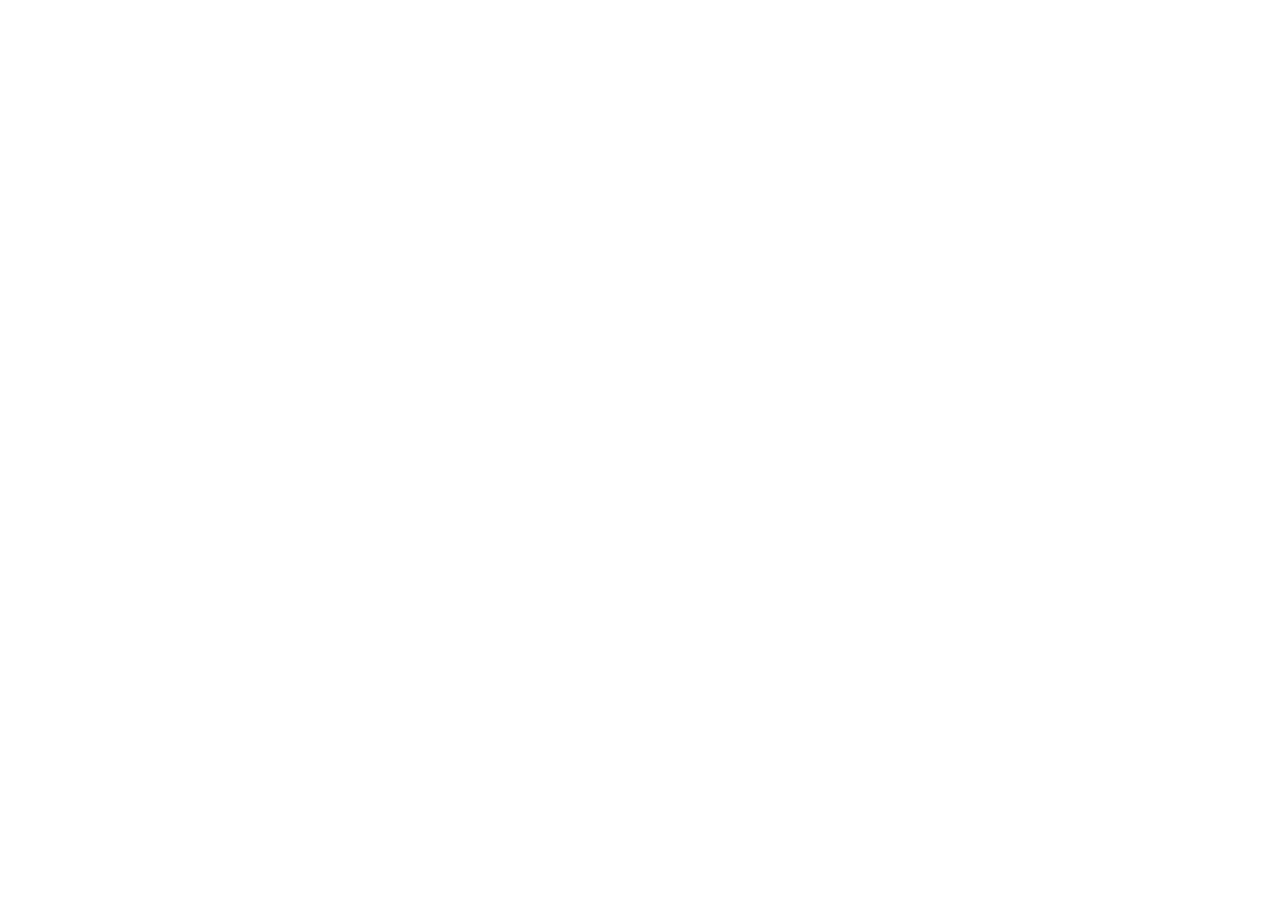
==== index.html @ 9003651b "pages" ====
<!DOCTYPE html>
<html lang="cs">
<head>
    <meta charset="UTF-8">
    <meta name="viewport" content="width=device-width, initial-scale=1.0">
    <link rel="stylesheet" href="style.css">
    <title>Modulab</title>
</head>
<body>
    
</body>
</html>
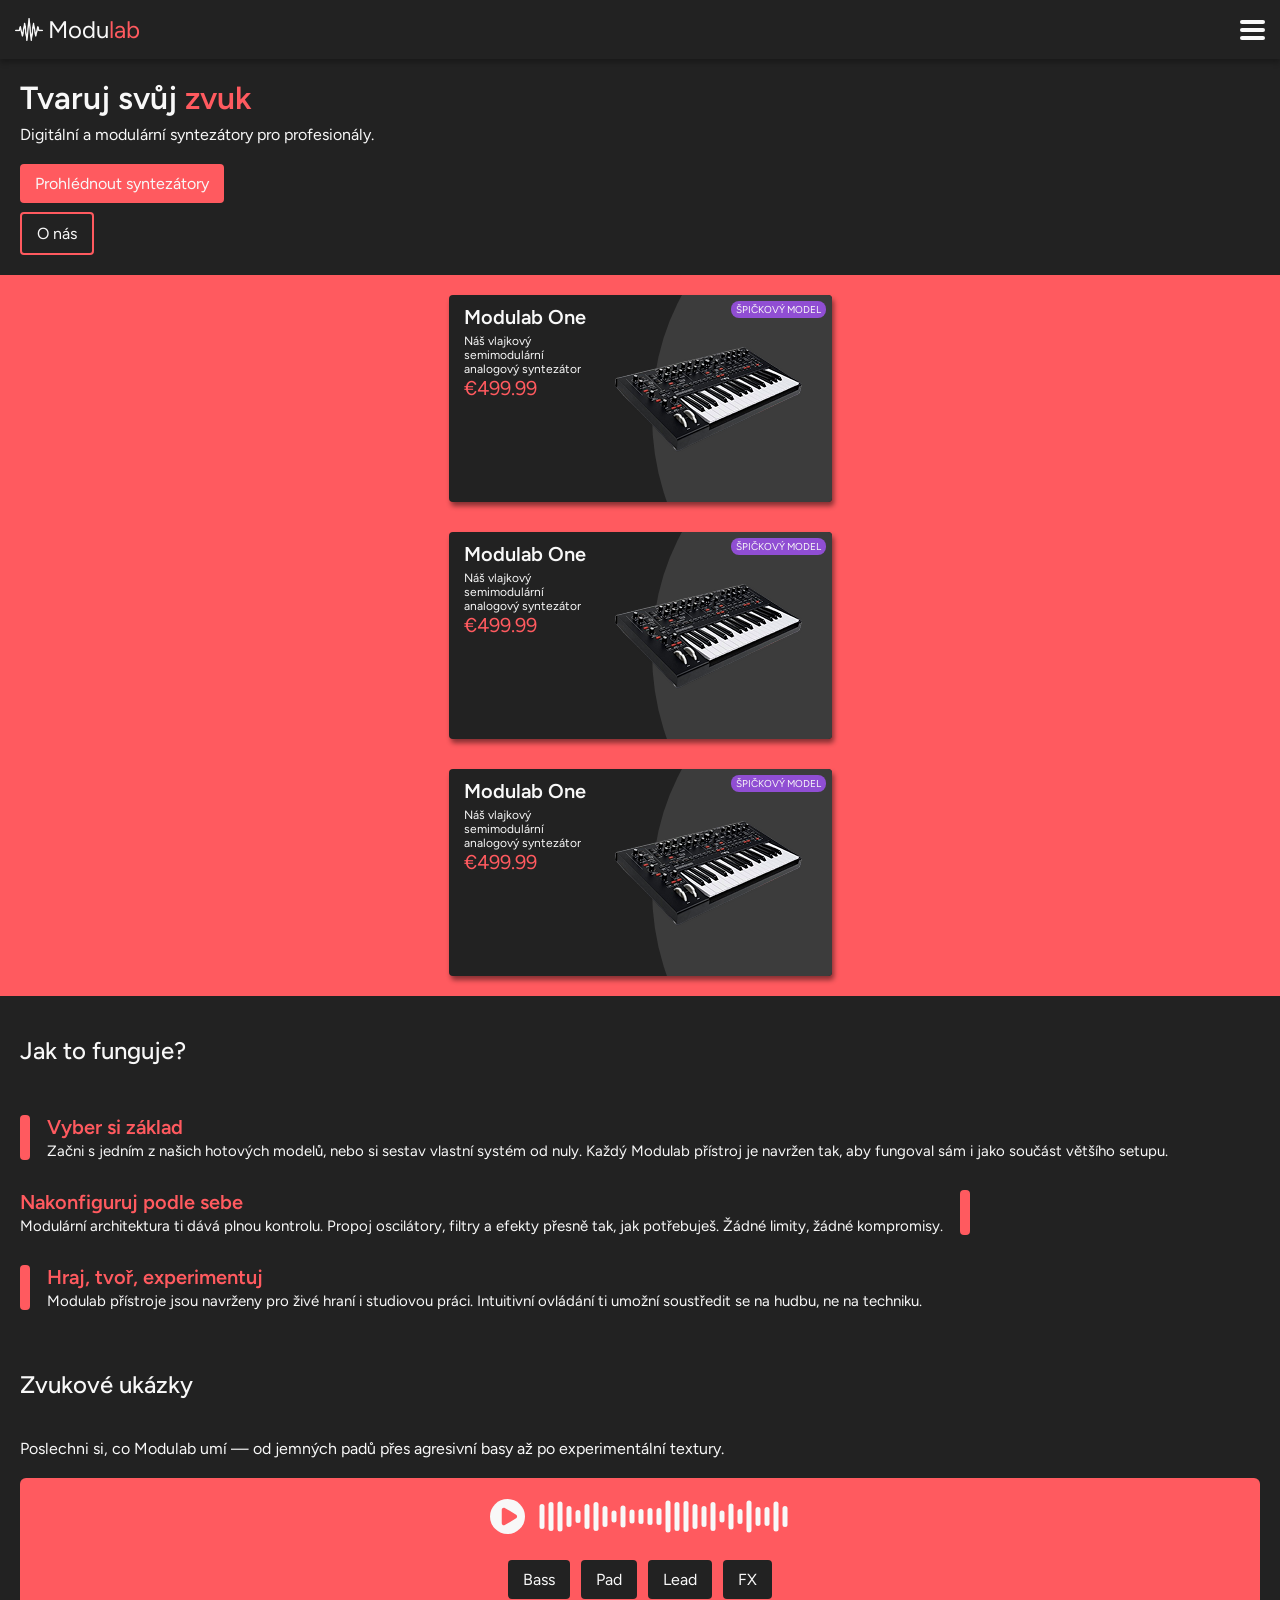
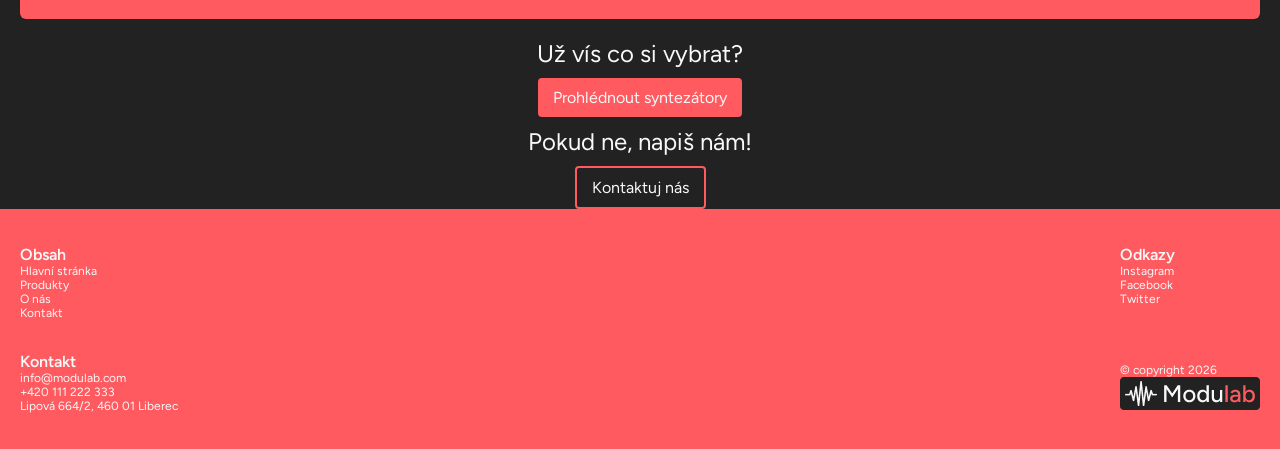
==== commit 25f36fd4: "mobile web 1" ====
--- a/index.html
+++ b/index.html
@@ -4,9 +4,159 @@
     <meta charset="UTF-8">
     <meta name="viewport" content="width=device-width, initial-scale=1.0">
     <link rel="stylesheet" href="style.css">
+    <link rel="icon" type="image/png "href="img/favicon.png">
+    <style>@import url('https://fonts.googleapis.com/css2?family=Figtree:ital,wght@0,300..900;1,300..900&display=swap');</style>
     <title>Modulab</title>
 </head>
 <body>
-    
+    <nav>
+        <div class="logo">
+            <img src="img/iconWhite.png" alt="logoIcon" width="28">
+            <div>Modu<span class="red"">lab</span></div>
+        </div>
+        <div class="hamburger">
+            <div class="line"></div>
+            <div class="line"></div>
+            <div class="line"></div>
+        </div>
+    </nav>
+
+    <section class="hero">
+        <div class="hero__header">
+            <h1 class="header">Tvaruj svůj <span class="red">zvuk</span></h1>
+            <p>Digitální a modulární syntezátory pro profesionály.</p>
+        </div>
+        <div class="hero__buttons">
+            <a href="#" class="button">Prohlédnout syntezátory</a>
+            <a href="#" class="button-outline">O nás</a>
+        </div>
+    </section>
+
+    <section class="products">
+        <div class="productcard">
+            <div class="productcard__info">
+                <div class="productcard__header">
+                    <p class="productcard__title">Modulab One</p>
+                    <p class="productcard__desc">Náš vlajkový semimodulární analogový syntezátor</p>
+                </div>
+                <p class="productcard__price">€499.99</p>
+            </div>
+
+            <img src="img/synth1.png" alt="synthImage">
+            <div class="tag">ŠPIČKOVÝ MODEL</div>
+        </div>
+
+        <div class="productcard">
+            <div class="productcard__info">
+                <div class="productcard__header">
+                    <p class="productcard__title">Modulab One</p>
+                    <p class="productcard__desc">Náš vlajkový semimodulární analogový syntezátor</p>
+                </div>
+                <p class="productcard__price">€499.99</p>
+            </div>
+
+            <img src="img/synth1.png" alt="synthImage">
+            <div class="tag">ŠPIČKOVÝ MODEL</div>
+        </div>
+
+        <div class="productcard">
+            <div class="productcard__info">
+                <div class="productcard__header">
+                    <p class="productcard__title">Modulab One</p>
+                    <p class="productcard__desc">Náš vlajkový semimodulární analogový syntezátor</p>
+                </div>
+                <p class="productcard__price">€499.99</p>
+            </div>
+
+            <img src="img/synth1.png" alt="synthImage">
+            <div class="tag">ŠPIČKOVÝ MODEL</div>
+        </div>
+    </section>
+
+    <section class="howto">
+        <h2>Jak to funguje?</h2>
+        <div class="bullet">
+            <div class="bullet__content">
+                <p class="bullet__title red">Vyber si základ</p>
+                <p class="bullet__text">Začni s jedním z našich hotových modelů, nebo si sestav vlastní systém od nuly. Každý Modulab přístroj je navržen tak, aby fungoval sám i jako součást většího setupu.</p>
+            </div>
+        </div>
+        <div class="bullet-after">
+            <div class="bullet__content">
+                <p class="bullet__title red">Nakonfiguruj podle sebe</p>
+                <p class="bullet__text">Modulární architektura ti dává plnou kontrolu. Propoj oscilátory, filtry a efekty přesně tak, jak potřebuješ. Žádné limity, žádné kompromisy.</p>
+            </div>
+        </div>
+        <div class="bullet">
+            <div class="bullet__content">
+                <p class="bullet__title red">Hraj, tvoř, experimentuj</p>
+                <p class="bullet__text">Modulab přístroje jsou navrženy pro živé hraní i studiovou práci. Intuitivní ovládání ti umožní soustředit se na hudbu, ne na techniku.</p>
+            </div>
+        </div>
+    </section>
+
+    <section class="tryout">
+        <h2>Zvukové ukázky</h2>
+        <p>Poslechni si, co Modulab umí — od jemných padů přes agresivní basy až po experimentální textury.</p>
+        <div class="sample">
+            <div class="sample__playback">
+                <img src="img/play.svg" alt="play">
+                <img src="img/waveform.svg" alt="waveform">
+            </div>
+            <div class="sample__buttons">
+                <a href="#" class="button-dark">Bass</a>
+                <a href="#" class="button-dark">Pad</a>
+                <a href="#" class="button-dark">Lead</a>
+                <a href="#" class="button-dark">FX</a>
+            </div>
+        </div>
+    </section>
+
+    <section class="end">
+        <div class="question">
+            <p class="question__text">Už vís co si vybrat?</p>
+            <a href="#" class="button">Prohlédnout syntezátory</a>
+        </div>
+        <div class="question">
+            <p class="question__text">Pokud ne, napiš nám!</p>
+            <a href="#" class="button-outline">Kontaktuj nás</a>
+        </div>
+    </section>
+
+    <footer>
+        <div class="footer">
+            <div class="footer__side">
+                <ul class="footer__list">
+                    <li class="listheader">Obsah</li>
+                    <li>Hlavní stránka</li>
+                    <li>Produkty</li>
+                    <li>O nás</li>
+                    <li>Kontakt</li>
+                </ul>
+
+                <ul class="footer__list">
+                    <li class="listheader">Kontakt</li>
+                    <li>info@modulab.com</li>
+                    <li>+420 111 222 333</li>
+                    <li>Lipová 664/2, 460 01 Liberec</li>
+                </ul>
+            </div>
+            <div class="footer__side">
+                <ul class="footer__list">
+                    <li class="listheader">Odkazy</li>
+                    <li>Instagram</li>
+                    <li>Facebook</li>
+                    <li>Twitter</li>
+                </ul>
+
+                <ul class="footer__list">
+                    <li>© copyright 2026</li>
+                    <li><img src="img/logoDark.png" alt="logoDark"></li>
+                </ul>
+            </div>
+        </div>
+    </footer>
+
+    <script src="script.js"></script>
 </body>
 </html>
--- a/style.css
+++ b/style.css
@@ -0,0 +1,339 @@
+html {
+    /* COLORS */
+    --black: #222222;
+    --gray: #3C3C3C;
+    --white: #F8F8F8;
+    --red: #FF5A5F;
+    --purple: #904ED3;
+
+    /* FONT WEIGHT */
+    --medium: 500;
+    --semibold: 600;
+
+    font-family: 'Figtree', sans-serif;
+
+    background-color: var(--black);
+    color: var(--white);
+}
+
+/* MAIN */
+body {
+    margin: 0;
+}
+
+p {
+    margin: 0;
+}
+
+ul {
+    padding: 0;
+}
+
+h2 {
+    font-size: 24px;
+    font-weight: var(--medium);
+}
+
+.red {
+    color: var(--red);
+}
+
+/* NAVBAR */
+nav {
+    padding: 15px;
+    display: flex;
+    justify-content: space-between;
+    align-items: center;
+    box-shadow: 0 4px 5px #00000041;
+}
+
+.logo {
+    display: flex;
+    align-items: center;
+    gap: 5px;
+    font-size: 24px;
+}
+
+.hamburger {
+    display: flex;
+    flex-direction: column;
+    gap: 4px;
+}
+
+.line {
+    width: 25px;
+    height: 4px;
+    background-color: var(--white);
+    border-radius: 4px;
+}
+
+/* HERO */
+.header {
+    font-size: 32px;
+    font-weight: var(--semibold);
+}
+
+.hero {
+    display: flex;
+    flex-direction: column;
+    gap: 20px;
+    margin: 20px;
+}
+
+.hero__header {
+    display: flex;
+    flex-direction: column;
+    gap: 8px;
+}
+
+.hero__header h1, p {
+    margin: 0;
+}
+
+.hero__buttons {
+    display: flex;
+    flex-direction: column;
+    align-items: start;
+    gap: 9px;
+}
+
+/* PRODUCTS */
+.products {
+    display: flex;
+    flex-direction: column;
+    background-color: var(--red);
+    gap: 30px;
+    padding: 20px;
+    align-items: center;
+}
+
+/* PRODUCT CARD */
+.productcard {
+    background-color: var(--black);
+    border-radius: 4px;
+    padding: 10px 15px;
+    width: 353px;
+    height: 187px;
+    position: relative;
+    box-shadow: 2px 4px 5px #00000077;
+    overflow: hidden;
+}
+
+.productcard::before {
+    content: "";
+    position: absolute;
+    right: -120px;
+    top: -80px;
+    width: 300px;
+    height: 400px;
+    background-color: var(--gray);
+    border-radius: 50%;
+    pointer-events: none;
+}
+
+.productcard img {
+    position: absolute;
+    right: 30px;
+    top: 50%;
+    transform: translateY(-50%);
+
+    width: 188px;
+    height: 106px;
+    object-fit: contain;
+}
+
+.productcard__info {
+    display: flex;
+    flex-direction: column;
+    justify-content: space-between;
+    height: stretch;
+    width: 131px;
+}
+
+.productcard__header {
+    display: flex;
+    flex-direction: column;
+    gap: 5px;
+}
+
+.productcard__title {
+    font-size: 20px;
+    font-weight: var(--semibold);
+}
+
+.productcard__desc {
+    font-size: 12px;
+}
+
+.productcard__price {
+    color: var(--red);
+    font-size: 20px;
+}
+
+.tag {
+    position: absolute;
+    right: 6px;
+    top: 6px;
+    background-color: var(--purple);
+    padding: 2px 5px;
+    font-size: 10px;
+    border-radius: 8px;
+}
+
+/* HOW TO */
+
+.howto {
+    display: flex;
+    flex-direction: column;
+    padding: 20px;
+    gap: 30px;
+}
+
+.bullet {
+    display: flex;
+    gap: 17px;
+}
+
+.bullet-after {
+    display: flex;
+    gap: 17px;
+}
+
+.bullet-after::after {
+    content: "";
+    background-color: var(--red);
+    height: auto;
+    width: 10px;
+    border-radius: 4px;
+    flex-shrink: 0;
+}
+
+.bullet::before {
+    content: "";
+    background-color: var(--red);
+    height: auto;
+    width: 10px;
+    border-radius: 4px;
+    flex-shrink: 0;
+}
+
+.bullet__content {
+    display: flex;
+    gap: 3px;
+    flex-direction: column;
+}
+
+.bullet__title {
+    font-weight: var(--semibold);
+    font-size: 20px;
+}
+
+.bullet__text {
+    font-size: 15px;
+}
+
+/* SAMPLE */
+
+.tryout {
+    padding: 20px;
+    display: flex;
+    flex-direction: column;
+    gap: 20px;
+}
+
+.sample {
+    display: flex;
+    flex-direction: column;
+    gap: 25px;
+    background-color: var(--red);
+    padding: 20px 15px;
+    border-radius: 6px;
+    align-items: center;
+}
+
+.sample__playback {
+    display: flex;
+    gap: 12px;
+}
+
+.sample__buttons {
+    display: flex;
+    gap: 11px;
+}
+
+/* END */
+.end {
+    display: flex;
+    flex-direction: column;
+    gap: 10px;
+    align-items: center;
+    text-align: center;
+}
+
+.question {
+    display: flex;
+    flex-direction: column;
+    align-items: center;
+    gap: 10px;
+}
+
+.question__text {
+    font-size: 24px;
+}
+
+/* FOOTER */
+footer {
+    background-color: var(--red);
+    padding: 20px;
+}
+
+footer li {
+    list-style: none;
+    font-size: 12px;
+}
+
+.footer {
+    display: flex;
+    justify-content: space-between;
+}
+
+.footer__side {
+    display: flex;
+    flex-direction: column;
+    justify-content: space-between;
+}
+
+.footer__list {
+    gap: 3px;
+}
+
+.listheader {
+    font-weight: var(--semibold);
+    font-size: 16px;
+}
+
+/* BUTTONS */
+.button {
+    background-color: var(--red);
+    padding: 10px 15px;
+    border-radius: 4px;
+    text-decoration: none;
+    color: var(--white);
+}
+
+.button-outline {
+    background-color: transparent;
+    border: 2px solid var(--red);
+    padding: 10px 15px;
+    border-radius: 4px;
+    text-decoration: none;
+    color: var(--white);
+}
+
+.button-dark {
+    background-color: var(--black);
+    padding: 10px 15px;
+    border-radius: 4px;
+    text-decoration: none;
+    color: var(--white);
+}
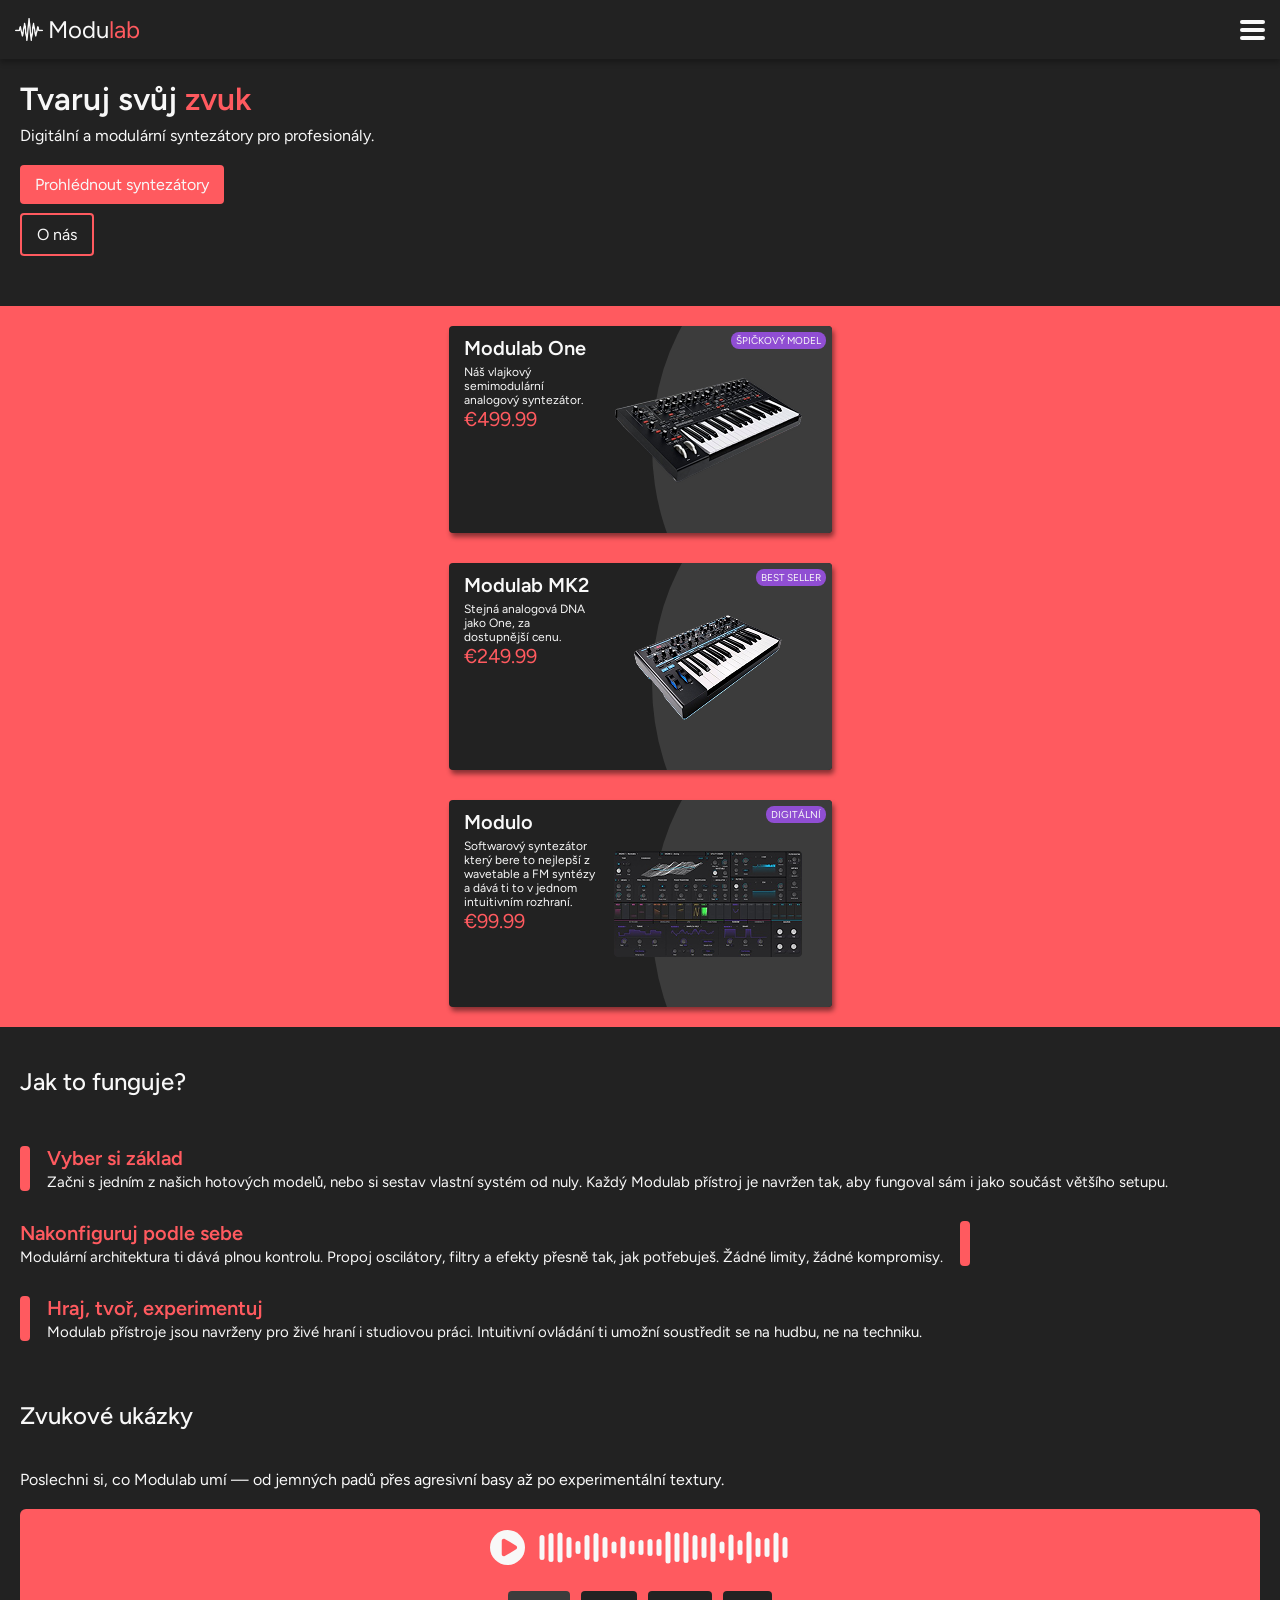
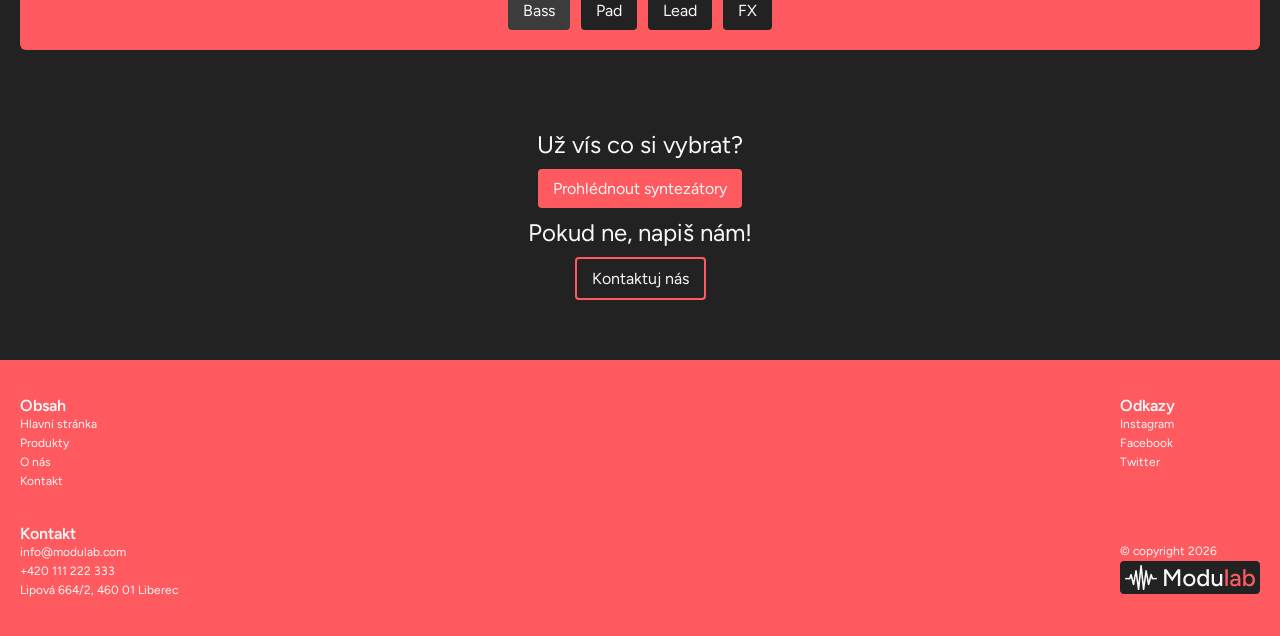
==== commit 6a64fc97: "mobile web 2" ====
--- a/index.html
+++ b/index.html
@@ -9,68 +9,78 @@
     <title>Modulab</title>
 </head>
 <body>
-    <nav>
-        <div class="logo">
-            <img src="img/iconWhite.png" alt="logoIcon" width="28">
-            <div>Modu<span class="red"">lab</span></div>
+    <nav class="navbar">
+        <div class="navmenu">
+            <a href="index.html" class="logo">
+                <img src="img/iconWhite.png" alt="logoIcon" width="28">
+                <div>Modu<span class="red"">lab</span></div>
+            </a>
+            <button id="hamburger">
+                <div class="hamburger">
+                    <div class="line"></div>
+                    <div class="line"></div>
+                    <div class="line"></div>
+                </div>
+            </button>
         </div>
-        <div class="hamburger">
-            <div class="line"></div>
-            <div class="line"></div>
-            <div class="line"></div>
+        <div class="navhamburger">
+            <a href="index.html">Hlavní stránka</a>
+            <a href="about/about.html">O nás</a>
+            <a href="contact/contact.html">Kontakty</a>
+            <a href="#products" class="button" style="padding: 5px 10px">Produkty</a>
         </div>
     </nav>
-
+    
     <section class="hero">
         <div class="hero__header">
             <h1 class="header">Tvaruj svůj <span class="red">zvuk</span></h1>
             <p>Digitální a modulární syntezátory pro profesionály.</p>
         </div>
         <div class="hero__buttons">
-            <a href="#" class="button">Prohlédnout syntezátory</a>
-            <a href="#" class="button-outline">O nás</a>
+            <a href="#products" class="button">Prohlédnout syntezátory</a>
+            <a href="about/about.html" class="button-outline">O nás</a>
         </div>
     </section>
 
-    <section class="products">
-        <div class="productcard">
+    <section class="products" id="products">
+        <a href="products/synth1.html" class="productcard">
             <div class="productcard__info">
                 <div class="productcard__header">
                     <p class="productcard__title">Modulab One</p>
-                    <p class="productcard__desc">Náš vlajkový semimodulární analogový syntezátor</p>
+                    <p class="productcard__desc">Náš vlajkový semimodulární analogový syntezátor.</p>
                 </div>
                 <p class="productcard__price">€499.99</p>
             </div>
 
-            <img src="img/synth1.png" alt="synthImage">
+            <img src="img/products/synth1.png" alt="synthImage">
             <div class="tag">ŠPIČKOVÝ MODEL</div>
-        </div>
+        </a>
 
-        <div class="productcard">
+        <a href="products/synth2.html" class="productcard">
             <div class="productcard__info">
                 <div class="productcard__header">
-                    <p class="productcard__title">Modulab One</p>
-                    <p class="productcard__desc">Náš vlajkový semimodulární analogový syntezátor</p>
+                    <p class="productcard__title">Modulab MK2</p>
+                    <p class="productcard__desc">Stejná analogová DNA jako One, za dostupnější cenu.</p>
                 </div>
-                <p class="productcard__price">€499.99</p>
+                <p class="productcard__price">€249.99</p>
             </div>
 
-            <img src="img/synth1.png" alt="synthImage">
-            <div class="tag">ŠPIČKOVÝ MODEL</div>
-        </div>
+            <img src="img/products/synth2.png" alt="synthImage">
+            <div class="tag">BEST SELLER</div>
+        </a>
 
-        <div class="productcard">
+        <a href="products/synth3.html" class="productcard">
             <div class="productcard__info">
                 <div class="productcard__header">
-                    <p class="productcard__title">Modulab One</p>
-                    <p class="productcard__desc">Náš vlajkový semimodulární analogový syntezátor</p>
+                    <p class="productcard__title">Modulo</p>
+                    <p class="productcard__desc">Softwarový syntezátor který bere to nejlepší z wavetable a FM syntézy a dává ti to v jednom intuitivním rozhraní.</p>
                 </div>
-                <p class="productcard__price">€499.99</p>
+                <p class="productcard__price">€99.99</p>
             </div>
 
-            <img src="img/synth1.png" alt="synthImage">
-            <div class="tag">ŠPIČKOVÝ MODEL</div>
-        </div>
+            <img src="img/products/synth3.png" alt="synthImage">
+            <div class="tag">DIGITÁLNÍ</div>
+        </a>
     </section>
 
     <section class="howto">
@@ -100,14 +110,17 @@
         <p>Poslechni si, co Modulab umí — od jemných padů přes agresivní basy až po experimentální textury.</p>
         <div class="sample">
             <div class="sample__playback">
-                <img src="img/play.svg" alt="play">
-                <img src="img/waveform.svg" alt="waveform">
+                <button id="playBtn">
+                    <img src="img/main/play.svg" alt="play" class="icon-play">
+                    <img src="img/main/pause.svg" alt="pause" class="icon-pause">
+                </button>
+                <img src="img/main/waveform.svg" alt="waveform">
             </div>
             <div class="sample__buttons">
-                <a href="#" class="button-dark">Bass</a>
-                <a href="#" class="button-dark">Pad</a>
-                <a href="#" class="button-dark">Lead</a>
-                <a href="#" class="button-dark">FX</a>
+                <button class="button-dark selected">Bass</button>
+                <button class="button-dark">Pad</button>
+                <button class="button-dark">Lead</button>
+                <button class="button-dark">FX</button>
             </div>
         </div>
     </section>
@@ -119,7 +132,7 @@
         </div>
         <div class="question">
             <p class="question__text">Pokud ne, napiš nám!</p>
-            <a href="#" class="button-outline">Kontaktuj nás</a>
+            <a href="contact/contact.html" class="button-outline">Kontaktuj nás</a>
         </div>
     </section>
 
@@ -128,35 +141,36 @@
             <div class="footer__side">
                 <ul class="footer__list">
                     <li class="listheader">Obsah</li>
-                    <li>Hlavní stránka</li>
-                    <li>Produkty</li>
-                    <li>O nás</li>
-                    <li>Kontakt</li>
+                    <li><a href="index.html">Hlavní stránka</a></li>
+                    <li><a href="#products">Produkty</a></li>
+                    <li><a href="about/about.html">O nás</a></li>
+                    <li><a href="contact/contact.html">Kontakt</a></li>
                 </ul>
 
                 <ul class="footer__list">
                     <li class="listheader">Kontakt</li>
-                    <li>info@modulab.com</li>
-                    <li>+420 111 222 333</li>
-                    <li>Lipová 664/2, 460 01 Liberec</li>
+                    <li><a href="mailto:info@modulab.com">info@modulab.com</a></li>
+                    <li><a href="tel:+420111222333">+420 111 222 333</a></li>
+                    <li><a href="https://www.google.com/maps/place/Lidl/@50.7653642,15.0593543,175m/data=!3m2!1e3!5s0x4709369e67c4dcb1:0xc8021bbb1bd5c57!4m6!3m5!1s0x470ecad2670abb27:0x167f1c577ecef35c!8m2!3d50.76522!4d15.0592099!16s%2Fg%2F113gwbtsg?entry=ttu&g_ep=EgoyMDI2MDQxOS4wIKXMDSoASAFQAw%3D%3D">Lipová 664/2, 460 01 Liberec</a></li>
                 </ul>
             </div>
             <div class="footer__side">
                 <ul class="footer__list">
                     <li class="listheader">Odkazy</li>
-                    <li>Instagram</li>
-                    <li>Facebook</li>
-                    <li>Twitter</li>
+                    <li><a href="https://instagram.com">Instagram</a></li>
+                    <li><a href="https://facebook.com">Facebook</a></li>
+                    <li><a href="https://x.com">Twitter</a></li>
                 </ul>
 
                 <ul class="footer__list">
                     <li>© copyright 2026</li>
-                    <li><img src="img/logoDark.png" alt="logoDark"></li>
+                    <li><a href="index.html"><img src="img/logoDark.png" alt="logoDark"></a></li>
                 </ul>
             </div>
         </div>
     </footer>
 
     <script src="script.js"></script>
+    <script src="main.js"></script>
 </body>
 </html>
--- a/style.css
+++ b/style.css
@@ -11,6 +11,7 @@
     --semibold: 600;
 
     font-family: 'Figtree', sans-serif;
+    scroll-behavior: smooth;
 
     background-color: var(--black);
     color: var(--white);
@@ -18,6 +19,7 @@
 
 /* MAIN */
 body {
+    padding-top: 60px;
     margin: 0;
 }
 
@@ -25,8 +27,19 @@
     margin: 0;
 }
 
+a {
+    text-decoration: none;
+    color: inherit;
+}
+
 ul {
     padding: 0;
+}
+
+h1 {
+    margin: 0;
+    font-size: 32px;
+    font-weight: var(--semibold);
 }
 
 h2 {
@@ -34,17 +47,54 @@
     font-weight: var(--medium);
 }
 
+button {
+    background: none;
+    border: none;
+    padding: 0;
+    cursor: pointer;
+    font-family: inherit;
+    font-size: inherit;
+    color: inherit;
+}
+
 .red {
     color: var(--red);
 }
 
+.bold {
+    font-weight: var(--semibold);
+}
+
 /* NAVBAR */
-nav {
+.navbar {
+    position: fixed;
+    top: 0;
+    left: 0;
+    right: 0;
+    z-index: 67;
+    display: flex;
+    flex-direction: column;
+    gap: 20px;
     padding: 15px;
+    box-shadow: 0 4px 5px #00000041;
+    background-color: var(--black);
+}
+
+.navmenu {
     display: flex;
     justify-content: space-between;
     align-items: center;
-    box-shadow: 0 4px 5px #00000041;
+}
+
+.navhamburger {
+    display: none;
+}
+
+.navopen {
+    display: flex;
+    flex-direction: column;
+    gap: 15px;
+    align-items: start;
 }
 
 .logo {
@@ -77,7 +127,8 @@
     display: flex;
     flex-direction: column;
     gap: 20px;
-    margin: 20px;
+    padding: 20px;
+    margin-bottom: 30px;
 }
 
 .hero__header {
@@ -117,6 +168,11 @@
     position: relative;
     box-shadow: 2px 4px 5px #00000077;
     overflow: hidden;
+    transition: ease-out 0.2s;
+}
+
+.productcard:hover {
+    transform: translateY(-5px);
 }
 
 .productcard::before {
@@ -259,6 +315,15 @@
 .sample__buttons {
     display: flex;
     gap: 11px;
+    flex-wrap: wrap;
+}
+
+.icon-play {
+    display: block;
+}
+
+.icon-pause {
+    display: none;
 }
 
 /* END */
@@ -268,6 +333,7 @@
     gap: 10px;
     align-items: center;
     text-align: center;
+    margin: 60px 0;
 }
 
 .question {
@@ -304,7 +370,7 @@
 }
 
 .footer__list {
-    gap: 3px;
+    line-height: 1.2rem;
 }
 
 .listheader {
@@ -317,7 +383,6 @@
     background-color: var(--red);
     padding: 10px 15px;
     border-radius: 4px;
-    text-decoration: none;
     color: var(--white);
 }
 
@@ -326,7 +391,6 @@
     border: 2px solid var(--red);
     padding: 10px 15px;
     border-radius: 4px;
-    text-decoration: none;
     color: var(--white);
 }
 
@@ -334,6 +398,17 @@
     background-color: var(--black);
     padding: 10px 15px;
     border-radius: 4px;
-    text-decoration: none;
     color: var(--white);
+}
+
+.selected {
+    background-color: var(--gray);
+}
+
+.dropdown {
+    padding: 5px 10px;
+    border-radius: 4px;
+    background-color: var(--gray);
+    display: flex;
+    gap: 10px;
 }
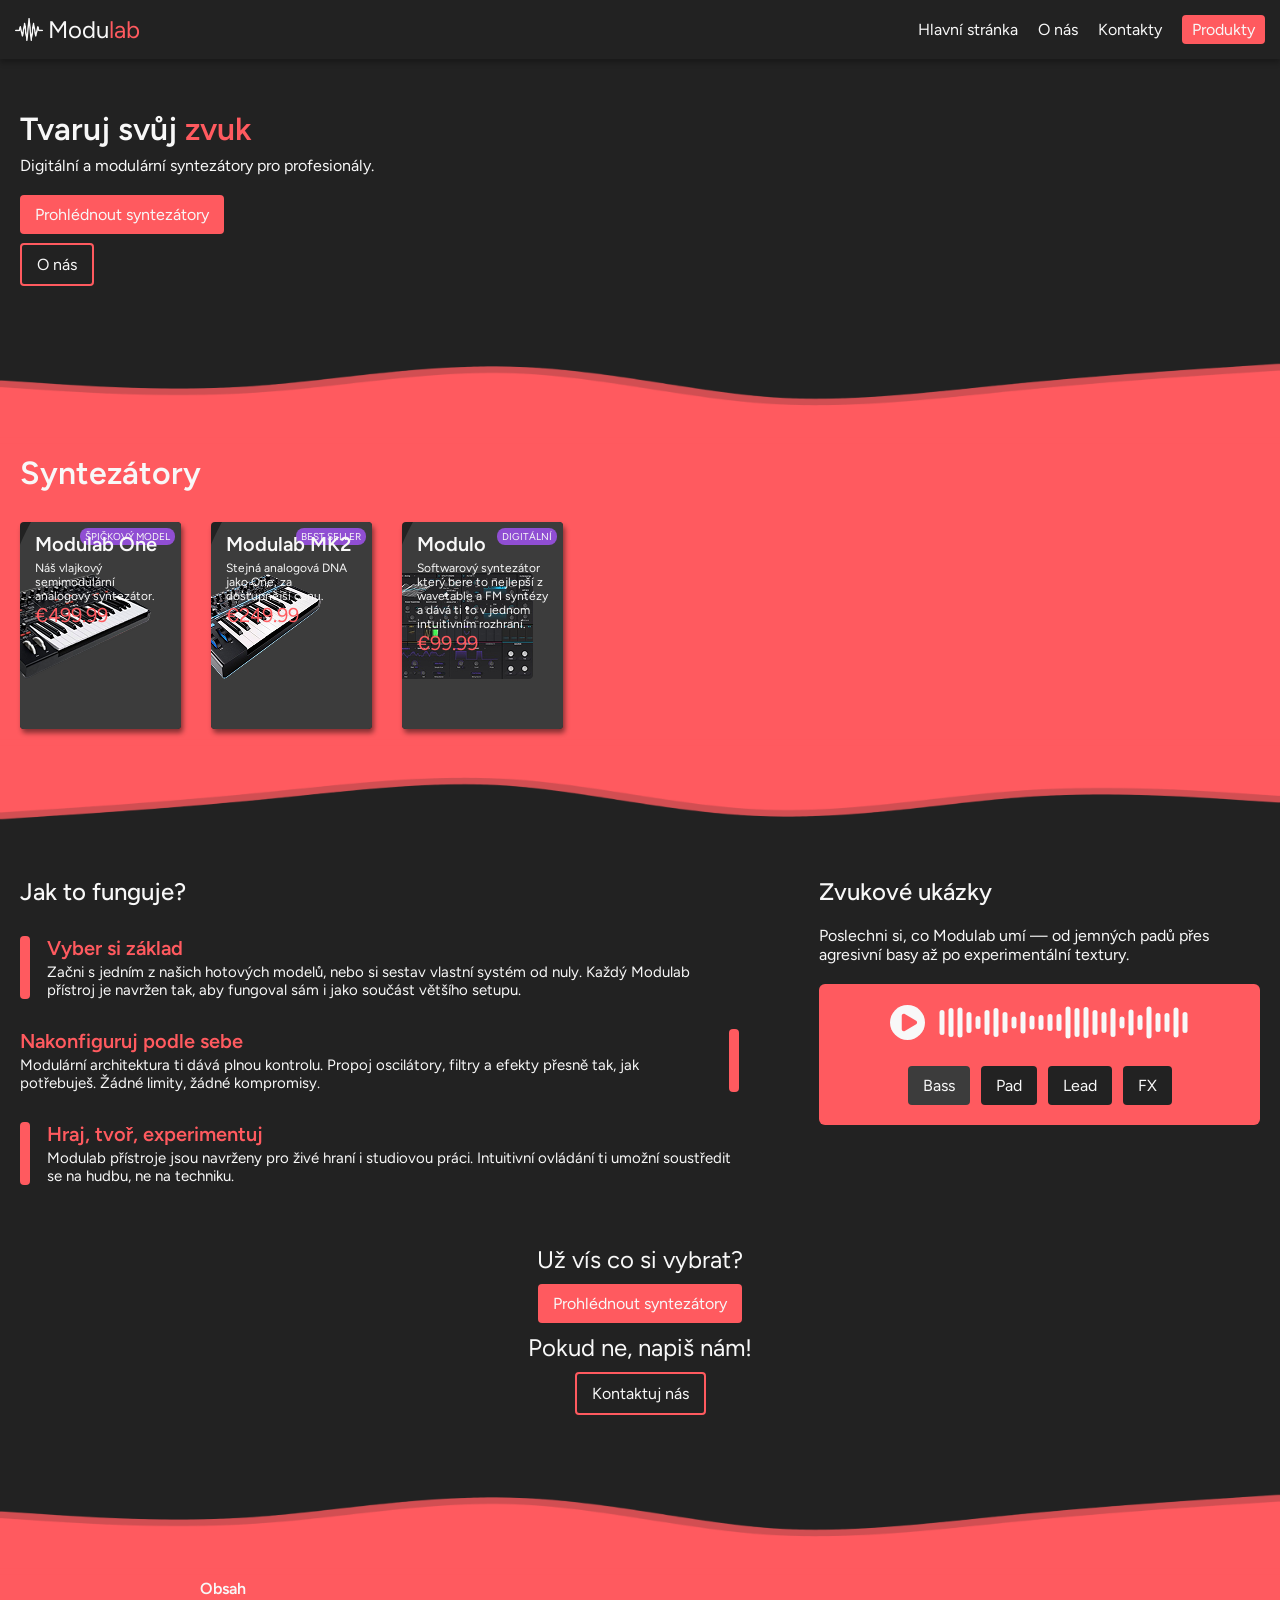
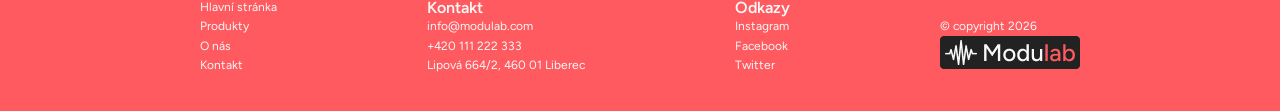
==== commit e03c8f6e: "resposnive" ====
--- a/index.html
+++ b/index.html
@@ -22,6 +22,12 @@
                     <div class="line"></div>
                 </div>
             </button>
+            <div class="navdesktop">
+                <a href="index.html">Hlavní stránka</a>
+                <a href="about/about.html">O nás</a>
+                <a href="contact/contact.html">Kontakty</a>
+                <a href="#products" class="button" style="padding: 5px 10px">Produkty</a>
+            </div>
         </div>
         <div class="navhamburger">
             <a href="index.html">Hlavní stránka</a>
@@ -31,7 +37,7 @@
         </div>
     </nav>
     
-    <section class="hero">
+    <section class="hero container">
         <div class="hero__header">
             <h1 class="header">Tvaruj svůj <span class="red">zvuk</span></h1>
             <p>Digitální a modulární syntezátory pro profesionály.</p>
@@ -42,90 +48,97 @@
         </div>
     </section>
 
-    <section class="products" id="products">
-        <a href="products/synth1.html" class="productcard">
-            <div class="productcard__info">
-                <div class="productcard__header">
-                    <p class="productcard__title">Modulab One</p>
-                    <p class="productcard__desc">Náš vlajkový semimodulární analogový syntezátor.</p>
+    <section class="products container" id="products">
+        <img src="img/waveDesign.png" alt="waveDesign" class="products__designtop">
+        <img src="img/waveDesign.png" alt="waveDesign" class="products__designbottom">
+        <h2 class="products__title">Syntezátory</h2>
+        <div class="products__products">
+            <a href="products/synth1.html" class="productcard">
+                <div class="productcard__info">
+                    <div class="productcard__header">
+                        <p class="productcard__title">Modulab One</p>
+                        <p class="productcard__desc">Náš vlajkový semimodulární analogový syntezátor.</p>
+                    </div>
+                    <p class="productcard__price">€499.99</p>
                 </div>
-                <p class="productcard__price">€499.99</p>
-            </div>
 
-            <img src="img/products/synth1.png" alt="synthImage">
-            <div class="tag">ŠPIČKOVÝ MODEL</div>
-        </a>
+                <img src="img/products/synth1.png" alt="synthImage">
+                <div class="tag">ŠPIČKOVÝ MODEL</div>
+            </a>
 
-        <a href="products/synth2.html" class="productcard">
-            <div class="productcard__info">
-                <div class="productcard__header">
-                    <p class="productcard__title">Modulab MK2</p>
-                    <p class="productcard__desc">Stejná analogová DNA jako One, za dostupnější cenu.</p>
+            <a href="products/synth2.html" class="productcard">
+                <div class="productcard__info">
+                    <div class="productcard__header">
+                        <p class="productcard__title">Modulab MK2</p>
+                        <p class="productcard__desc">Stejná analogová DNA jako One, za dostupnější cenu.</p>
+                    </div>
+                    <p class="productcard__price">€249.99</p>
                 </div>
-                <p class="productcard__price">€249.99</p>
-            </div>
 
-            <img src="img/products/synth2.png" alt="synthImage">
-            <div class="tag">BEST SELLER</div>
-        </a>
+                <img src="img/products/synth2.png" alt="synthImage">
+                <div class="tag">BEST SELLER</div>
+            </a>
 
-        <a href="products/synth3.html" class="productcard">
-            <div class="productcard__info">
-                <div class="productcard__header">
-                    <p class="productcard__title">Modulo</p>
-                    <p class="productcard__desc">Softwarový syntezátor který bere to nejlepší z wavetable a FM syntézy a dává ti to v jednom intuitivním rozhraní.</p>
+            <a href="products/synth3.html" class="productcard">
+                <div class="productcard__info">
+                    <div class="productcard__header">
+                        <p class="productcard__title">Modulo</p>
+                        <p class="productcard__desc">Softwarový syntezátor který bere to nejlepší z wavetable a FM syntézy a dává ti to v jednom intuitivním rozhraní.</p>
+                    </div>
+                    <p class="productcard__price">€99.99</p>
                 </div>
-                <p class="productcard__price">€99.99</p>
-            </div>
 
-            <img src="img/products/synth3.png" alt="synthImage">
-            <div class="tag">DIGITÁLNÍ</div>
-        </a>
-    </section>
-
-    <section class="howto">
-        <h2>Jak to funguje?</h2>
-        <div class="bullet">
-            <div class="bullet__content">
-                <p class="bullet__title red">Vyber si základ</p>
-                <p class="bullet__text">Začni s jedním z našich hotových modelů, nebo si sestav vlastní systém od nuly. Každý Modulab přístroj je navržen tak, aby fungoval sám i jako součást většího setupu.</p>
-            </div>
-        </div>
-        <div class="bullet-after">
-            <div class="bullet__content">
-                <p class="bullet__title red">Nakonfiguruj podle sebe</p>
-                <p class="bullet__text">Modulární architektura ti dává plnou kontrolu. Propoj oscilátory, filtry a efekty přesně tak, jak potřebuješ. Žádné limity, žádné kompromisy.</p>
-            </div>
-        </div>
-        <div class="bullet">
-            <div class="bullet__content">
-                <p class="bullet__title red">Hraj, tvoř, experimentuj</p>
-                <p class="bullet__text">Modulab přístroje jsou navrženy pro živé hraní i studiovou práci. Intuitivní ovládání ti umožní soustředit se na hudbu, ne na techniku.</p>
-            </div>
+                <img src="img/products/synth3.png" alt="synthImage">
+                <div class="tag">DIGITÁLNÍ</div>
+            </a>
         </div>
     </section>
 
-    <section class="tryout">
-        <h2>Zvukové ukázky</h2>
-        <p>Poslechni si, co Modulab umí — od jemných padů přes agresivní basy až po experimentální textury.</p>
-        <div class="sample">
-            <div class="sample__playback">
-                <button id="playBtn">
-                    <img src="img/main/play.svg" alt="play" class="icon-play">
-                    <img src="img/main/pause.svg" alt="pause" class="icon-pause">
-                </button>
-                <img src="img/main/waveform.svg" alt="waveform">
+    <section class="tryout-howto container">
+        <section class="howto">
+            <h2>Jak to funguje?</h2>
+            <div class="bullet">
+                <div class="bullet__content">
+                    <p class="bullet__title red">Vyber si základ</p>
+                    <p class="bullet__text">Začni s jedním z našich hotových modelů, nebo si sestav vlastní systém od nuly. Každý Modulab přístroj je navržen tak, aby fungoval sám i jako součást většího setupu.</p>
+                </div>
             </div>
-            <div class="sample__buttons">
-                <button class="button-dark selected">Bass</button>
-                <button class="button-dark">Pad</button>
-                <button class="button-dark">Lead</button>
-                <button class="button-dark">FX</button>
+            <div class="bullet-after">
+                <div class="bullet__content">
+                    <p class="bullet__title red">Nakonfiguruj podle sebe</p>
+                    <p class="bullet__text">Modulární architektura ti dává plnou kontrolu. Propoj oscilátory, filtry a efekty přesně tak, jak potřebuješ. Žádné limity, žádné kompromisy.</p>
+                </div>
             </div>
-        </div>
+            <div class="bullet">
+                <div class="bullet__content">
+                    <p class="bullet__title red">Hraj, tvoř, experimentuj</p>
+                    <p class="bullet__text">Modulab přístroje jsou navrženy pro živé hraní i studiovou práci. Intuitivní ovládání ti umožní soustředit se na hudbu, ne na techniku.</p>
+                </div>
+            </div>
+        </section>
+
+        <section class="tryout">
+            <h2>Zvukové ukázky</h2>
+            <p>Poslechni si, co Modulab umí — od jemných padů přes agresivní basy až po experimentální textury.</p>
+            <div class="sample">
+                <div class="sample__playback">
+                    <button id="playBtn">
+                        <img src="img/main/play.svg" alt="play" class="icon-play">
+                        <img src="img/main/pause.svg" alt="pause" class="icon-pause">
+                    </button>
+                    <img src="img/main/waveform.svg" alt="waveform">
+                </div>
+                <div class="sample__buttons">
+                    <button class="button-dark selected">Bass</button>
+                    <button class="button-dark">Pad</button>
+                    <button class="button-dark">Lead</button>
+                    <button class="button-dark">FX</button>
+                </div>
+            </div>
+        </section>
     </section>
 
-    <section class="end">
+    <section class="end container">
         <div class="question">
             <p class="question__text">Už vís co si vybrat?</p>
             <a href="#" class="button">Prohlédnout syntezátory</a>
@@ -167,8 +180,11 @@
                     <li><a href="index.html"><img src="img/logoDark.png" alt="logoDark"></a></li>
                 </ul>
             </div>
+            <img src="img/waveDesign.png" alt="waveDesign" class="footer__design">
         </div>
     </footer>
+
+    <img src="../img/BGdesign.png" alt="BG" class="bgdesign">
 
     <script src="script.js"></script>
     <script src="main.js"></script>
--- a/style.css
+++ b/style.css
@@ -21,6 +21,7 @@
 body {
     padding-top: 60px;
     margin: 0;
+    position: relative;
 }
 
 p {
@@ -43,6 +44,7 @@
 }
 
 h2 {
+    margin: 0;
     font-size: 24px;
     font-weight: var(--medium);
 }
@@ -65,6 +67,16 @@
     font-weight: var(--semibold);
 }
 
+.container {
+    padding: 0 20px;
+}
+
+.bgdesign {
+    position: absolute;
+    bottom: 30%;
+    z-index: -67;
+}
+
 /* NAVBAR */
 .navbar {
     position: fixed;
@@ -97,6 +109,10 @@
     align-items: start;
 }
 
+.navdesktop {
+    display: none;
+}
+
 .logo {
     display: flex;
     align-items: center;
@@ -127,8 +143,8 @@
     display: flex;
     flex-direction: column;
     gap: 20px;
+    margin: 30px 0;
     padding: 20px;
-    margin-bottom: 30px;
 }
 
 .hero__header {
@@ -154,8 +170,40 @@
     flex-direction: column;
     background-color: var(--red);
     gap: 30px;
+    align-items: center;
+    position: relative;
+    margin: 8em 0;
     padding: 20px;
-    align-items: center;
+}
+
+.products__products {
+    display: flex;
+    flex-direction: column;
+    gap: 30px;
+    width: 100%;
+}
+
+.products__title {
+    font-size: 32px;
+    font-weight: var(--semibold);
+    align-self: start;
+}
+
+.products__designtop {
+    position: absolute;
+    width: 100%;
+    height: 82px;
+    top: -72px;
+    left: 0;
+}
+
+.products__designbottom {
+    position: absolute;
+    bottom: -72px;
+    height: 82px;
+    left: 0;
+    width: 100%;
+    transform: rotate(180deg)
 }
 
 /* PRODUCT CARD */
@@ -163,7 +211,7 @@
     background-color: var(--black);
     border-radius: 4px;
     padding: 10px 15px;
-    width: 353px;
+    width: stretch;
     height: 187px;
     position: relative;
     box-shadow: 2px 4px 5px #00000077;
@@ -204,6 +252,8 @@
     justify-content: space-between;
     height: stretch;
     width: 131px;
+    z-index: 21;
+    position: relative;
 }
 
 .productcard__header {
@@ -241,7 +291,6 @@
 .howto {
     display: flex;
     flex-direction: column;
-    padding: 20px;
     gap: 30px;
 }
 
@@ -291,7 +340,6 @@
 /* SAMPLE */
 
 .tryout {
-    padding: 20px;
     display: flex;
     flex-direction: column;
     gap: 20px;
@@ -326,6 +374,13 @@
     display: none;
 }
 
+.tryout-howto {
+    display: flex;
+    flex-direction: column;
+    justify-content: space-between;
+    gap: 5rem;
+}
+
 /* END */
 .end {
     display: flex;
@@ -351,6 +406,8 @@
 footer {
     background-color: var(--red);
     padding: 20px;
+    position: relative;
+    margin-top: 8em;
 }
 
 footer li {
@@ -376,6 +433,14 @@
 .listheader {
     font-weight: var(--semibold);
     font-size: 16px;
+}
+
+.footer__design {
+    position: absolute;
+    width: 100%;
+    height: 82px;
+    top: -50px;
+    left: 0;
 }
 
 /* BUTTONS */
@@ -411,4 +476,50 @@
     background-color: var(--gray);
     display: flex;
     gap: 10px;
+}
+
+/* DESKTOP */
+@media (min-width: 900px) {
+    .products__products {
+        flex-direction: row;
+    }
+
+    .tryout-howto {
+        flex-direction: row;
+    }
+
+    .footer__side {
+        flex-direction: row;
+        gap: 150px;
+        align-items: end;
+    }
+
+    .footer {
+        justify-content: center;
+        gap: 150px;
+    }
+
+    .bgdesign {
+        display: none;
+    }
+
+    .navdesktop {
+        display: flex;
+        gap: 20px;
+        align-items: center;
+    }
+
+    #hamburger {
+        display: none;
+    }
+}
+
+@media (min-width: 1300px) {
+    .container {
+        padding: 0 200px;
+    }
+
+    .products {
+        padding: 40px 100px;
+    }
 }
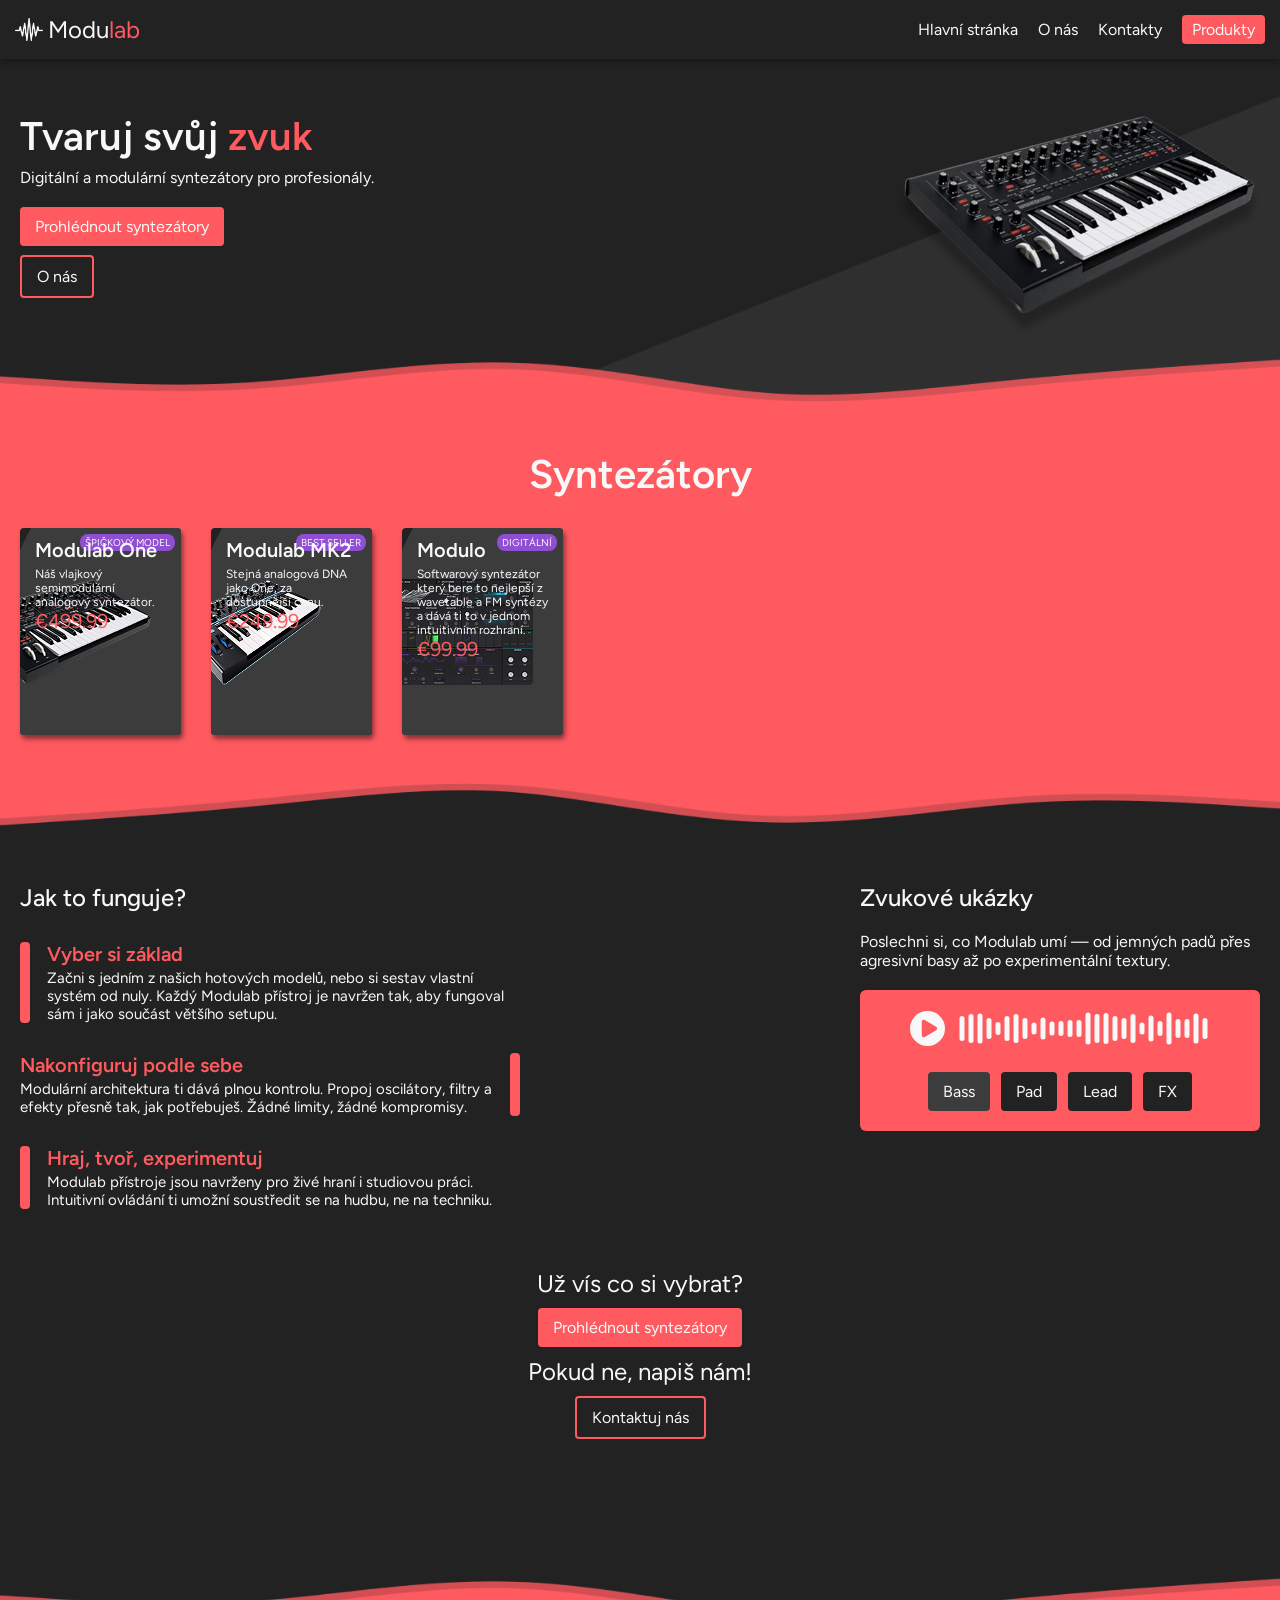
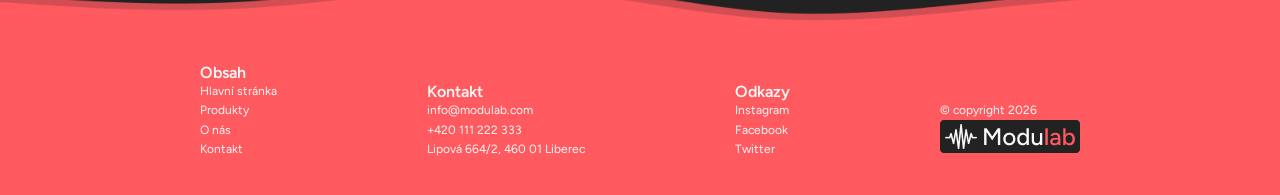
==== commit cb6a6279: "hero + responsive fixes" ====
--- a/index.html
+++ b/index.html
@@ -184,7 +184,8 @@
         </div>
     </footer>
 
-    <img src="../img/BGdesign.png" alt="BG" class="bgdesign">
+    <img src="../img/BGdesignBIG.png" alt="BG" class="bgdesign-top">
+    <img src="../img/heroImage.png" alt="synth" class="herodesign">
 
     <script src="script.js"></script>
     <script src="main.js"></script>
--- a/style.css
+++ b/style.css
@@ -22,6 +22,8 @@
     padding-top: 60px;
     margin: 0;
     position: relative;
+    display: flex;
+    flex-direction: column;
 }
 
 p {
@@ -71,12 +73,6 @@
     padding: 0 20px;
 }
 
-.bgdesign {
-    position: absolute;
-    bottom: 30%;
-    z-index: -67;
-}
-
 /* NAVBAR */
 .navbar {
     position: fixed;
@@ -143,7 +139,7 @@
     display: flex;
     flex-direction: column;
     gap: 20px;
-    margin: 30px 0;
+    margin: 10px 0;
     padding: 20px;
 }
 
@@ -172,7 +168,7 @@
     gap: 30px;
     align-items: center;
     position: relative;
-    margin: 8em 0;
+    margin: 5em 0 8em;
     padding: 20px;
 }
 
@@ -478,6 +474,19 @@
     gap: 10px;
 }
 
+.bgdesign-top {
+    position: absolute;
+    z-index: -91;
+    right: 0;
+    top: 6rem;
+    width: 200px;
+    height: 600px;
+}
+
+.herodesign {
+    display: none;
+}
+
 /* DESKTOP */
 @media (min-width: 900px) {
     .products__products {
@@ -486,6 +495,7 @@
 
     .tryout-howto {
         flex-direction: row;
+        gap: 10rem;
     }
 
     .footer__side {
@@ -499,10 +509,6 @@
         gap: 150px;
     }
 
-    .bgdesign {
-        display: none;
-    }
-
     .navdesktop {
         display: flex;
         gap: 20px;
@@ -512,6 +518,41 @@
     #hamburger {
         display: none;
     }
+
+    .products__title {
+        font-size: 40px;
+        align-self: center;
+        letter-spacing: 2%;
+    }
+
+    .hero {
+        margin: 2em 0;
+    }
+
+    .hero__header .header {
+        font-size: 40px;
+    }
+
+    .howto {
+        max-width: 500px;
+    }
+
+    .tryout {
+        max-width: 400px;
+    }
+
+    .bgdesign-top {
+        width: 750px;
+    }
+
+    .herodesign {
+        display: block;
+        position: absolute;
+        transform: scale(0.7);
+        right: -4rem;
+        z-index: -90;
+        top: 4rem;
+    }
 }
 
 @media (min-width: 1300px) {
@@ -522,4 +563,13 @@
     .products {
         padding: 40px 100px;
     }
+
+    .product.container {
+        padding: 20px 200px;
+    }
+
+    .herodesign {
+        right: 5rem;
+        top: 3rem;
+    }
 }
